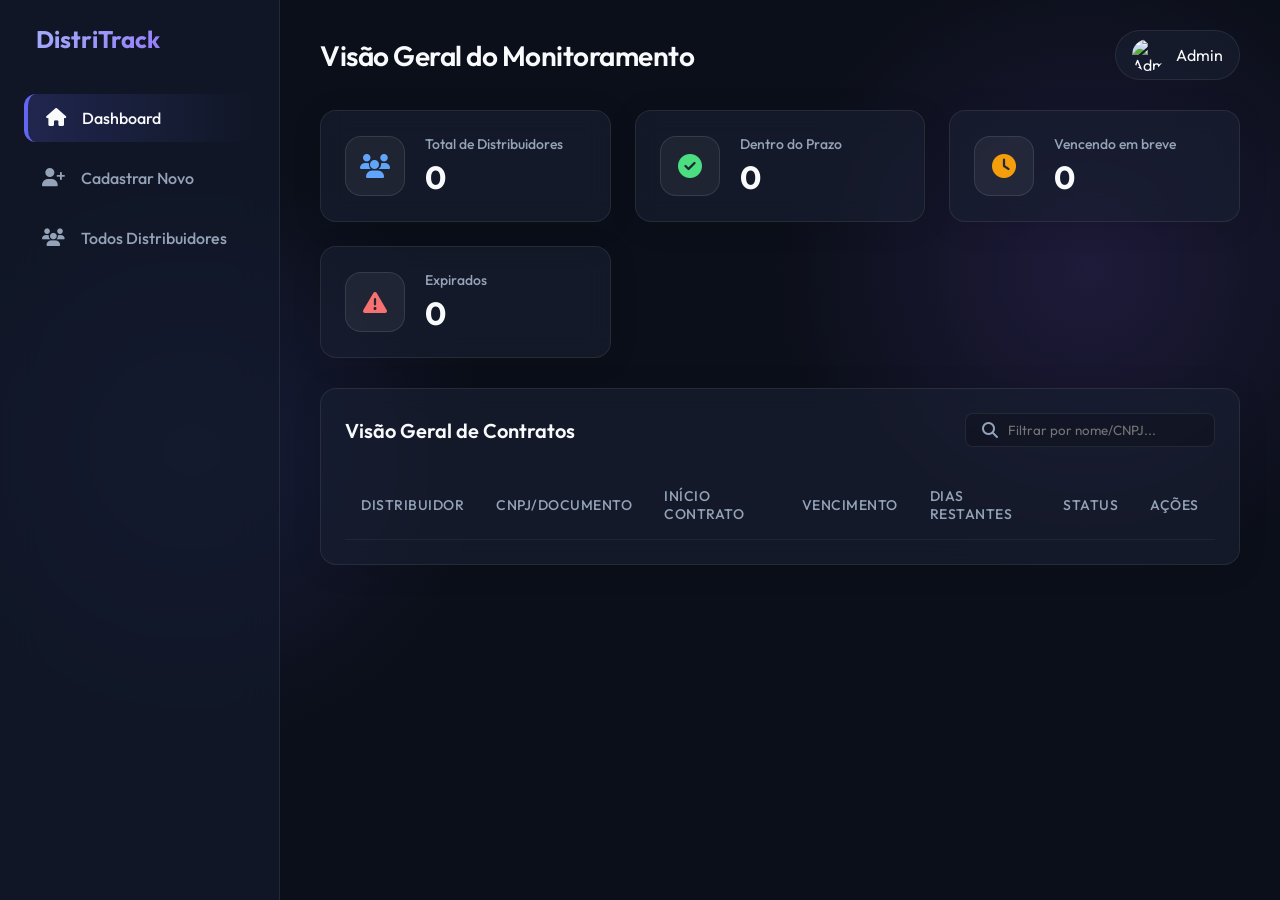
==== index.html @ ddd37acc "Add files via upload" ====
<!DOCTYPE html>
<html lang="pt-BR">
<head>
    <meta charset="UTF-8">
    <meta name="viewport" content="width=device-width, initial-scale=1.0">
    <title>Monitoramento de Distribuidores</title>
    <link href="https://fonts.googleapis.com/css2?family=Outfit:wght@300;400;500;600;700&display=swap" rel="stylesheet">
    <link rel="stylesheet" href="https://cdnjs.cloudflare.com/ajax/libs/font-awesome/6.4.0/css/all.min.css">
    <link rel="stylesheet" href="style.css">
</head>
<body>
    <div class="app-container">
        <!-- Sidebar -->
        <aside class="sidebar">
            <div class="sidebar-header">
                <div class="logo">
                    <i class="fa-solid fa-chart-network"></i>
                    <span>DistriTrack</span>
                </div>
            </div>
            <nav class="sidebar-nav">
                <a href="#" class="nav-item active" data-view="dashboard">
                    <i class="fa-solid fa-house"></i>
                    <span>Dashboard</span>
                </a>
                <a href="#" class="nav-item" data-view="cadastro">
                    <i class="fa-solid fa-user-plus"></i>
                    <span>Cadastrar Novo</span>
                </a>
                <a href="#" class="nav-item" data-view="todos">
                    <i class="fa-solid fa-users"></i>
                    <span>Todos Distribuidores</span>
                </a>
            </nav>
        </aside>

        <!-- Main Content -->
        <main class="main-content">
            <header class="topbar">
                <h1 id="pageTitle">Visão Geral do Monitoramento</h1>
                <div class="user-profile">
                    <img src="https://ui-avatars.com/api/?name=Admin&background=random" alt="Admin">
                    <span>Admin</span>
                </div>
            </header>

            <div class="content-area">
                
                <!-- View: Dashboard (Somente ativos) -->
                <section id="view-dashboard" class="view-section active">
                    <div class="stats-grid">
                        <div class="stat-card glass-panel">
                            <div class="stat-icon" style="color: #60a5fa;">
                                <i class="fa-solid fa-users"></i>
                            </div>
                            <div class="stat-info">
                                <h3>Total de Distribuidores</h3>
                                <p id="countTotal">0</p>
                            </div>
                        </div>
                        <div class="stat-card glass-panel">
                            <div class="stat-icon pulse-glow" style="color: #4ade80;">
                                <i class="fa-solid fa-check-circle"></i>
                            </div>
                            <div class="stat-info">
                                <h3>Dentro do Prazo</h3>
                                <p id="countAtivos">0</p>
                            </div>
                        </div>
                        <div class="stat-card glass-panel">
                            <div class="stat-icon" style="color: #f59e0b;">
                                <i class="fa-solid fa-clock"></i>
                            </div>
                            <div class="stat-info">
                                <h3>Vencendo em breve</h3>
                                <p id="countVencendo">0</p>
                            </div>
                        </div>
                        <div class="stat-card glass-panel">
                            <div class="stat-icon" style="color: #f87171;">
                                <i class="fa-solid fa-triangle-exclamation"></i>
                            </div>
                            <div class="stat-info">
                                <h3>Expirados</h3>
                                <p id="countExpirados">0</p>
                            </div>
                        </div>
                    </div>

                    <div class="table-container glass-panel mt-20">
                        <div class="table-header flex-between">
                            <h2>Visão Geral de Contratos</h2>
                            <div class="search-box">
                                <i class="fa-solid fa-search"></i>
                                <input type="text" id="searchDashboard" placeholder="Filtrar por nome/CNPJ...">
                            </div>
                        </div>
                        <table class="data-table">
                            <thead>
                                <tr>
                                    <th>Distribuidor</th>
                                    <th>CNPJ/Documento</th>
                                    <th>Início Contrato</th>
                                    <th>Vencimento</th>
                                    <th>Dias Restantes</th>
                                    <th>Status</th>
                                    <th>Ações</th>
                                </tr>
                            </thead>
                            <tbody id="ativosTableBody">
                                <!-- Preenchido via JS -->
                            </tbody>
                        </table>
                    </div>
                </section>

                <!-- View: Cadastro -->
                <section id="view-cadastro" class="view-section">
                    <div class="form-container glass-panel">
                        <h2>Cadastrar Distribuidor</h2>
                        <p class="subtitle">Adicione um novo distribuidor e defina o prazo contratual.</p>
                        
                        <form id="distribuidorForm">
                            <div class="form-group">
                                <label for="nome">Nome / Razão Social</label>
                                <input type="text" id="nome" required placeholder="Ex: Distribuidora Alpha Ltda">
                            </div>
                            <div class="form-group">
                                <label for="documento">CNPJ</label>
                                <input type="text" id="documento" required placeholder="00.000.000/0000-00">
                            </div>
                            <div class="form-row">
                                <div class="form-group">
                                    <label for="dataInicio">Início do Contrato</label>
                                    <input type="date" id="dataInicio" required>
                                </div>
                                <div class="form-group">
                                    <label for="dataFim">Fim do Contrato (Vencimento)</label>
                                    <input type="date" id="dataFim" required>
                                </div>
                            </div>
                            <button type="submit" class="btn-primary">Salvar Distribuidor <i class="fa-solid fa-arrow-right"></i></button>
                        </form>
                    </div>
                </section>

                <!-- View: Todos Distribuidores -->
                <section id="view-todos" class="view-section">
                    <div class="table-container glass-panel">
                        <div class="table-header flex-between">
                            <h2>Todos os Distribuidores</h2>
                            <div class="search-box">
                                <i class="fa-solid fa-search"></i>
                                <input type="text" id="searchTodos" placeholder="Buscar distribuidor...">
                            </div>
                        </div>
                        <table class="data-table">
                            <thead>
                                <tr>
                                    <th>Distribuidor</th>
                                    <th>CNPJ/Documento</th>
                                    <th>Vencimento</th>
                                    <th>Status</th>
                                    <th>Ações</th>
                                </tr>
                            </thead>
                            <tbody id="todosTableBody">
                                <!-- Preenchido via JS -->
                            </tbody>
                        </table>
                    </div>
                </section>

            </div>
        </main>
    </div>
    
    <!-- Modal QR Code -->
    <div id="qrModal" class="modal-overlay">
        <div class="modal-content glass-panel">
            <button class="close-modal" onclick="closeQrModal()">
                <i class="fa-solid fa-xmark"></i>
            </button>
            <h2 id="qrModalTitle">QR Code do Distribuidor</h2>
            <p class="subtitle" style="text-align: center; margin-bottom: 20px;">
                Aponte a câmera do celular para verificar o status
            </p>
            <div class="qr-container">
                <div id="qrcode"></div>
            </div>
            <div class="qr-url-box" style="margin-top: 20px;">
                <p style="font-size: 13px; color: var(--text-muted); text-align: center; margin-bottom: 8px;">
                    Como você está usando o sistema localmente, o QR Code apontará para o arquivo local. Para funcionar perfeitamente em celulares, será necessário hospedar a pasta do projeto.
                </p>
            </div>
        </div>
    </div>

    <!-- Modal Custom Alert -->
    <div id="customAlertModal" class="modal-overlay">
        <div class="modal-content glass-panel" style="max-width: 400px; text-align: center;">
            <button class="close-modal" onclick="closeCustomAlert()">
                <i class="fa-solid fa-xmark"></i>
            </button>
            <div id="customAlertIcon" class="modal-icon-large">
                <i class="fa-solid fa-info"></i>
            </div>
            <h2 id="customAlertTitle" style="margin-bottom: 10px;">Atenção</h2>
            <p id="customAlertMessage" class="subtitle" style="margin-bottom: 24px;">Mensagem aqui.</p>
            <button class="btn-primary" onclick="closeCustomAlert()" id="customAlertBtn">OK</button>
        </div>
    </div>

    <!-- Modal Custom Confirm -->
    <div id="customConfirmModal" class="modal-overlay">
        <div class="modal-content glass-panel" style="max-width: 400px; text-align: center;">
            <div class="modal-icon-large icon-danger">
                <i class="fa-solid fa-triangle-exclamation"></i>
            </div>
            <h2 id="customConfirmTitle" style="margin-bottom: 10px;">Tem certeza?</h2>
            <p id="customConfirmMessage" class="subtitle" style="margin-bottom: 24px;">Você deseja confirmar esta ação?</p>
            <div class="form-row" style="gap: 12px; margin-bottom: 0;">
                <button class="btn-primary" style="background: rgba(255,255,255,0.1); color: white; box-shadow: none;" onclick="closeCustomConfirm()">Cancelar</button>
                <button class="btn-primary" style="background: linear-gradient(135deg, #f87171, #dc2626);" id="customConfirmBtn">Sim, Excluir</button>
            </div>
        </div>
    </div>

    <!-- QRCode.js Library -->
    <script src="https://cdnjs.cloudflare.com/ajax/libs/qrcodejs/1.0.0/qrcode.min.js"></script>
    <script src="script.js"></script>
</body>
</html>
---- style.css ----
:root {
    /* Color Palette */
    --bg-main: #0B0F19;
    --bg-secondary: rgba(19, 27, 43, 0.7);
    --glass-bg: rgba(25, 33, 50, 0.6);
    --glass-border: rgba(255, 255, 255, 0.08);
    
    --primary: #6366f1;
    --primary-hover: #4f46e5;
    --accent: #8b5cf6;
    
    --text-main: #f8fafc;
    --text-muted: #94a3b8;
    
    --success: #10b981;
    --success-bg: rgba(16, 185, 129, 0.15);
    
    --warning: #f59e0b;
    --warning-bg: rgba(245, 158, 11, 0.15);
    
    --danger: #ef4444;
    --danger-bg: rgba(239, 68, 68, 0.15);

    --border-radius: 16px;
    --transition: all 0.3s cubic-bezier(0.4, 0, 0.2, 1);
}

* {
    margin: 0;
    padding: 0;
    box-sizing: border-box;
}

body {
    font-family: 'Outfit', sans-serif;
    background-color: var(--bg-main);
    color: var(--text-main);
    min-height: 100vh;
    overflow-x: hidden;
    background-image: 
        radial-gradient(circle at 15% 50%, rgba(99, 102, 241, 0.15), transparent 25%),
        radial-gradient(circle at 85% 30%, rgba(139, 92, 246, 0.15), transparent 25%);
}

/* Glassmorphism utility */
.glass-panel {
    background: var(--glass-bg);
    backdrop-filter: blur(12px);
    -webkit-backdrop-filter: blur(12px);
    border: 1px solid var(--glass-border);
    border-radius: var(--border-radius);
    box-shadow: 0 4px 30px rgba(0, 0, 0, 0.1);
}

.app-container {
    display: flex;
    height: 100vh;
}

/* Sidebar */
.sidebar {
    width: 280px;
    background: var(--bg-secondary);
    border-right: 1px solid var(--glass-border);
    display: flex;
    flex-direction: column;
    padding: 24px;
    backdrop-filter: blur(20px);
}

.sidebar-header {
    margin-bottom: 40px;
}

.logo {
    display: flex;
    align-items: center;
    gap: 12px;
    font-size: 24px;
    font-weight: 700;
    background: linear-gradient(135deg, #a5b4fc, #8b5cf6);
    -webkit-background-clip: text;
    -webkit-text-fill-color: transparent;
}

.logo i {
    -webkit-text-fill-color: initial;
    color: #8b5cf6;
}

.sidebar-nav {
    display: flex;
    flex-direction: column;
    gap: 12px;
}

.nav-item {
    display: flex;
    align-items: center;
    gap: 16px;
    padding: 14px 18px;
    color: var(--text-muted);
    text-decoration: none;
    border-radius: 12px;
    font-weight: 500;
    transition: var(--transition);
}

.nav-item i {
    font-size: 18px;
}

.nav-item:hover, .nav-item.active {
    background: rgba(99, 102, 241, 0.1);
    color: var(--text-main);
}

.nav-item.active {
    border-left: 4px solid var(--primary);
    background: linear-gradient(90deg, rgba(99, 102, 241, 0.2) 0%, transparent 100%);
}

/* Main Content */
.main-content {
    flex: 1;
    display: flex;
    flex-direction: column;
    overflow-y: auto;
}

.topbar {
    display: flex;
    justify-content: space-between;
    align-items: center;
    padding: 30px 40px;
}

.topbar h1 {
    font-size: 28px;
    font-weight: 600;
    letter-spacing: -0.5px;
}

.user-profile {
    display: flex;
    align-items: center;
    gap: 12px;
    background: var(--glass-bg);
    padding: 8px 16px;
    border-radius: 30px;
    border: 1px solid var(--glass-border);
}

.user-profile img {
    width: 32px;
    height: 32px;
    border-radius: 50%;
}

.content-area {
    padding: 0 40px 40px 40px;
    flex: 1;
}

/* Views */
.view-section {
    display: none;
    animation: fadeIn 0.4s ease forwards;
}

.view-section.active {
    display: block;
}

@keyframes fadeIn {
    from { opacity: 0; transform: translateY(10px); }
    to { opacity: 1; transform: translateY(0); }
}

.mt-20 { margin-top: 30px; }

/* Stats Grid */
.stats-grid {
    display: grid;
    grid-template-columns: repeat(auto-fit, minmax(280px, 1fr));
    gap: 24px;
}

.stat-card {
    display: flex;
    align-items: center;
    padding: 24px;
    gap: 20px;
    transition: transform 0.3s ease;
}

.stat-card:hover {
    transform: translateY(-5px);
}

.stat-icon {
    width: 60px;
    height: 60px;
    border-radius: 16px;
    background: rgba(255, 255, 255, 0.05);
    display: flex;
    align-items: center;
    justify-content: center;
    font-size: 24px;
    box-shadow: inset 0 0 0 1px rgba(255,255,255,0.1);
}

.pulse-glow {
    animation: pulse 2s infinite;
}

@keyframes pulse {
    0% { box-shadow: 0 0 0 0 rgba(74, 222, 128, 0.4); }
    70% { box-shadow: 0 0 0 10px rgba(74, 222, 128, 0); }
    100% { box-shadow: 0 0 0 0 rgba(74, 222, 128, 0); }
}

.stat-info h3 {
    font-size: 14px;
    color: var(--text-muted);
    font-weight: 500;
    margin-bottom: 4px;
}

.stat-info p {
    font-size: 32px;
    font-weight: 700;
}

/* Tables */
.table-container {
    padding: 24px;
}

.table-header {
    margin-bottom: 24px;
}

.table-header h2 {
    font-size: 20px;
    font-weight: 600;
}

.flex-between {
    display: flex;
    justify-content: space-between;
    align-items: center;
}

.search-box {
    display: flex;
    align-items: center;
    background: rgba(0, 0, 0, 0.2);
    border: 1px solid var(--glass-border);
    border-radius: 8px;
    padding: 8px 16px;
    width: 250px;
}

.search-box i {
    color: var(--text-muted);
    margin-right: 10px;
}

.search-box input {
    background: none;
    border: none;
    color: white;
    outline: none;
    width: 100%;
    font-family: inherit;
}

.data-table {
    width: 100%;
    border-collapse: collapse;
}

.data-table th, .data-table td {
    padding: 16px;
    text-align: left;
    border-bottom: 1px solid rgba(255, 255, 255, 0.05);
}

.data-table th {
    color: var(--text-muted);
    font-weight: 500;
    font-size: 14px;
    text-transform: uppercase;
    letter-spacing: 0.5px;
}

.data-table tbody tr {
    transition: var(--transition);
}

.data-table tbody tr:hover {
    background: rgba(255, 255, 255, 0.02);
}

.data-table td {
    font-size: 15px;
}

/* Badges */
.badge {
    padding: 6px 12px;
    border-radius: 20px;
    font-size: 12px;
    font-weight: 600;
    display: inline-block;
}

.badge-success { background: var(--success-bg); color: var(--success); }
.badge-warning { background: var(--warning-bg); color: var(--warning); }
.badge-danger { background: var(--danger-bg); color: var(--danger); }

/* Forms */
.form-container {
    max-width: 600px;
    padding: 40px;
    margin: 0 auto;
}

.form-container h2 {
    margin-bottom: 8px;
    font-size: 24px;
}

.subtitle {
    color: var(--text-muted);
    margin-bottom: 30px;
    font-size: 15px;
}

.form-row {
    display: flex;
    gap: 20px;
}

.form-group {
    margin-bottom: 24px;
    flex: 1;
}

.form-group label {
    display: block;
    margin-bottom: 8px;
    font-size: 14px;
    color: var(--text-muted);
}

.form-group input {
    width: 100%;
    background: rgba(0, 0, 0, 0.2);
    border: 1px solid var(--glass-border);
    padding: 14px 16px;
    border-radius: 10px;
    color: white;
    font-family: inherit;
    font-size: 15px;
    transition: var(--transition);
}

.form-group input:focus {
    outline: none;
    border-color: var(--primary);
    box-shadow: 0 0 0 2px rgba(99, 102, 241, 0.2);
}

.btn-primary {
    background: linear-gradient(135deg, var(--primary), var(--accent));
    color: white;
    border: none;
    padding: 16px 24px;
    border-radius: 10px;
    font-size: 16px;
    font-weight: 600;
    font-family: inherit;
    cursor: pointer;
    width: 100%;
    transition: var(--transition);
    display: flex;
    justify-content: center;
    align-items: center;
    gap: 10px;
}

.btn-primary:hover {
    box-shadow: 0 10px 20px rgba(99, 102, 241, 0.3);
    transform: translateY(-2px);
}

/* Action Buttons in Table */
.action-btn {
    background: rgba(239, 68, 68, 0.1);
    color: var(--danger);
    border: none;
    width: 32px;
    height: 32px;
    border-radius: 8px;
    cursor: pointer;
    transition: var(--transition);
}

.action-btn:hover {
    background: var(--danger);
    color: white;
}

/* Modal and QR Code Styles */
.modal-overlay {
    position: fixed;
    top: 0;
    left: 0;
    width: 100vw;
    height: 100vh;
    background: rgba(0, 0, 0, 0.7);
    backdrop-filter: blur(5px);
    display: flex;
    justify-content: center;
    align-items: center;
    z-index: 1000;
    opacity: 0;
    visibility: hidden;
    transition: var(--transition);
}

.modal-overlay.active {
    opacity: 1;
    visibility: visible;
}

.modal-content {
    background: var(--bg-main);
    padding: 40px;
    border-radius: 24px;
    max-width: 450px;
    width: 90%;
    position: relative;
    transform: translateY(20px);
    transition: var(--transition);
}

.modal-overlay.active .modal-content {
    transform: translateY(0);
}

.close-modal {
    position: absolute;
    top: 20px;
    right: 20px;
    background: rgba(255, 255, 255, 0.1);
    border: none;
    color: white;
    width: 32px;
    height: 32px;
    border-radius: 50%;
    cursor: pointer;
    display: flex;
    justify-content: center;
    align-items: center;
    transition: var(--transition);
}

.close-modal:hover {
    background: var(--danger);
}

.qr-container {
    background: white;
    padding: 20px;
    border-radius: 16px;
    display: flex;
    justify-content: center;
    align-items: center;
    margin: 0 auto;
    width: 240px;
    height: 240px;
    box-shadow: 0 10px 30px rgba(0, 0, 0, 0.3);
}

.action-btn.btn-qr {
    background: rgba(99, 102, 241, 0.1);
    color: var(--primary);
    margin-right: 8px;
}

.action-btn.btn-qr:hover {
    background: var(--primary);
    color: white;
}

.action-buttons {
    display: flex;
    gap: 8px;
    align-items: center;
}

.modal-icon-large {
    width: 70px;
    height: 70px;
    border-radius: 50%;
    display: flex;
    justify-content: center;
    align-items: center;
    margin: 0 auto 20px auto;
    font-size: 32px;
    color: white;
    background: rgba(255, 255, 255, 0.05);
    box-shadow: inset 0 0 0 1px rgba(255,255,255,0.1);
}

.modal-icon-large.icon-danger {
    background: linear-gradient(135deg, #f87171, #dc2626);
    box-shadow: 0 10px 25px rgba(239, 68, 68, 0.4);
}

.modal-icon-large.icon-success {
    background: linear-gradient(135deg, #34d399, #059669);
    box-shadow: 0 10px 25px rgba(16, 185, 129, 0.4);
}

.modal-icon-large.icon-warning {
    background: linear-gradient(135deg, #fbbf24, #d97706);
    box-shadow: 0 10px 25px rgba(245, 158, 11, 0.4);
}
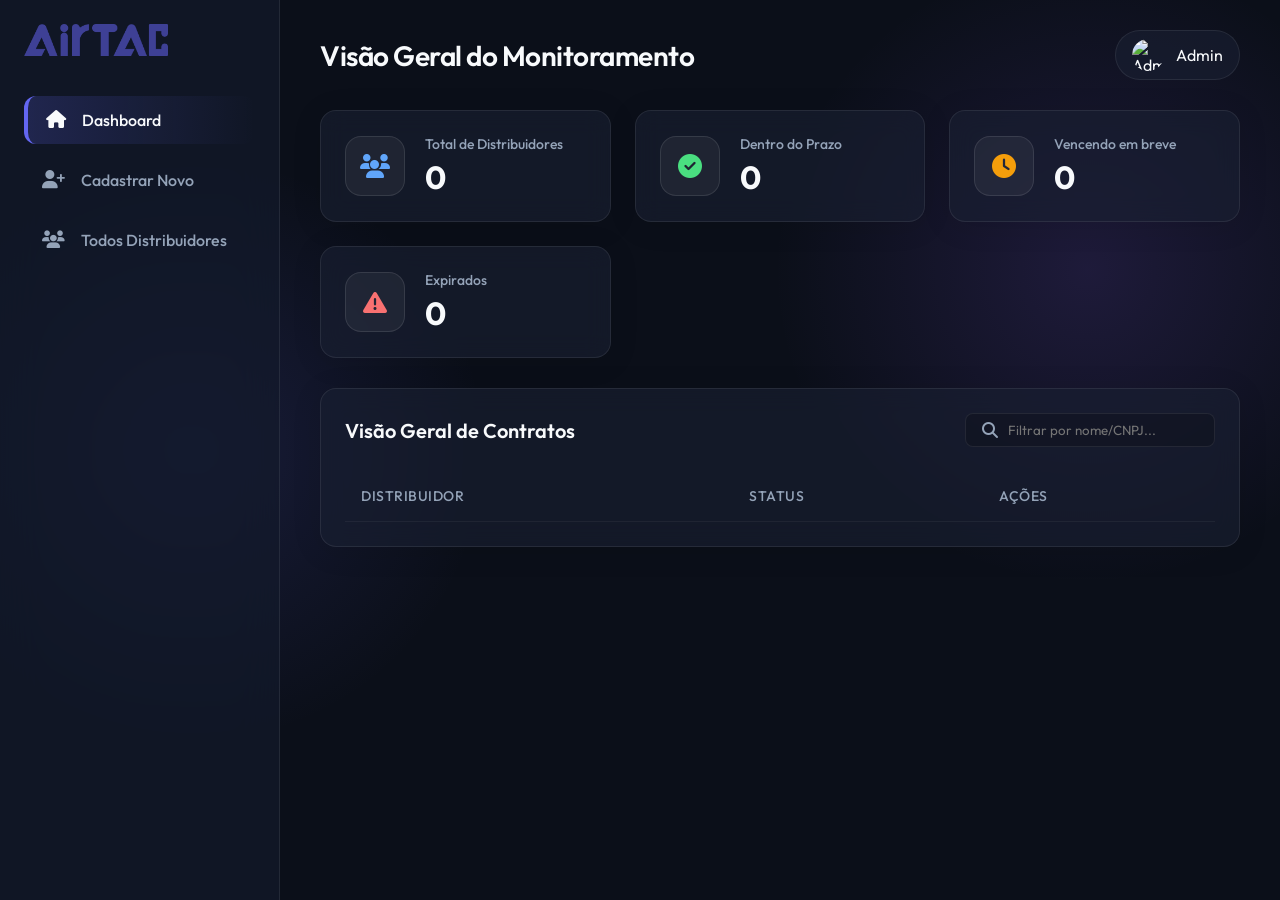
==== commit ca38c12a: "Add files via upload" ====
--- a/index.html
+++ b/index.html
@@ -14,8 +14,7 @@
         <aside class="sidebar">
             <div class="sidebar-header">
                 <div class="logo">
-                    <i class="fa-solid fa-chart-network"></i>
-                    <span>DistriTrack</span>
+                    <img src="logo.png" alt="Logo AirTAC" style="height: 32px; width: auto; -webkit-text-fill-color: initial;">
                 </div>
             </div>
             <nav class="sidebar-nav">
@@ -99,10 +98,6 @@
                             <thead>
                                 <tr>
                                     <th>Distribuidor</th>
-                                    <th>CNPJ/Documento</th>
-                                    <th>Início Contrato</th>
-                                    <th>Vencimento</th>
-                                    <th>Dias Restantes</th>
                                     <th>Status</th>
                                     <th>Ações</th>
                                 </tr>
@@ -127,7 +122,7 @@
                             </div>
                             <div class="form-group">
                                 <label for="documento">CNPJ</label>
-                                <input type="text" id="documento" required placeholder="00.000.000/0000-00">
+                                <input type="text" id="documento" required placeholder="00.000.000/0000-00" maxlength="18">
                             </div>
                             <div class="form-row">
                                 <div class="form-group">
@@ -158,8 +153,6 @@
                             <thead>
                                 <tr>
                                     <th>Distribuidor</th>
-                                    <th>CNPJ/Documento</th>
-                                    <th>Vencimento</th>
                                     <th>Status</th>
                                     <th>Ações</th>
                                 </tr>
@@ -190,8 +183,60 @@
             </div>
             <div class="qr-url-box" style="margin-top: 20px;">
                 <p style="font-size: 13px; color: var(--text-muted); text-align: center; margin-bottom: 8px;">
-                    Como você está usando o sistema localmente, o QR Code apontará para o arquivo local. Para funcionar perfeitamente em celulares, será necessário hospedar a pasta do projeto.
+                    Imprima este QR Code diretamente nos certificados. Quando escaneado, ele informará instantaneamente se o contrato do distribuidor está ativo ou vencido!
                 </p>
+                <div style="text-align: center; margin-top: 15px;">
+                    <button class="btn-primary" onclick="downloadQrCode()" style="padding: 10px 20px; font-size: 14px; width: auto; display: inline-flex;">
+                        <i class="fa-solid fa-download"></i> Baixar QR Code
+                    </button>
+                </div>
+            </div>
+        </div>
+    </div>
+
+    <!-- Modal Detalhes -->
+    <div id="detailsModal" class="modal-overlay">
+        <div class="modal-content glass-panel" style="max-width: 500px;">
+            <button class="close-modal" onclick="closeDetailsModal()">
+                <i class="fa-solid fa-xmark"></i>
+            </button>
+            <h2 id="detailsModalTitle" style="margin-bottom: 24px;">Detalhes do Distribuidor</h2>
+            
+            <div style="display: flex; flex-direction: column; gap: 16px;">
+                <div style="background: rgba(0,0,0,0.2); padding: 12px; border-radius: 8px;">
+                    <span style="color: var(--text-muted); font-size: 13px;">Distribuidor</span>
+                    <strong id="detNome" style="display: block; font-size: 16px; margin-top: 4px;">-</strong>
+                </div>
+                
+                <div style="display: grid; grid-template-columns: 1fr 1fr; gap: 16px;">
+                    <div style="background: rgba(0,0,0,0.2); padding: 12px; border-radius: 8px;">
+                        <span style="color: var(--text-muted); font-size: 13px;">CNPJ / Documento</span>
+                        <strong id="detDoc" style="display: block; font-size: 15px; margin-top: 4px;">-</strong>
+                    </div>
+                    <div style="background: rgba(0,0,0,0.2); padding: 12px; border-radius: 8px;">
+                        <span style="color: var(--text-muted); font-size: 13px;">Código do Certificado</span>
+                        <strong id="detCod" style="display: block; font-size: 15px; margin-top: 4px;">-</strong>
+                    </div>
+                    <div style="background: rgba(0,0,0,0.2); padding: 12px; border-radius: 8px;">
+                        <span style="color: var(--text-muted); font-size: 13px;">Início do Contrato</span>
+                        <strong id="detInicio" style="display: block; font-size: 15px; margin-top: 4px;">-</strong>
+                    </div>
+                    <div style="background: rgba(0,0,0,0.2); padding: 12px; border-radius: 8px;">
+                        <span style="color: var(--text-muted); font-size: 13px;">Vencimento</span>
+                        <strong id="detFim" style="display: block; font-size: 15px; margin-top: 4px;">-</strong>
+                    </div>
+                </div>
+
+                <div style="display: grid; grid-template-columns: 1fr 1fr; gap: 16px;">
+                    <div style="background: rgba(0,0,0,0.2); padding: 12px; border-radius: 8px;">
+                        <span style="color: var(--text-muted); font-size: 13px;">Dias Restantes</span>
+                        <strong id="detDias" style="display: block; font-size: 15px; margin-top: 4px;">-</strong>
+                    </div>
+                    <div style="background: rgba(0,0,0,0.2); padding: 12px; border-radius: 8px;">
+                        <span style="color: var(--text-muted); font-size: 13px;">Status</span>
+                        <div id="detStatus" style="margin-top: 4px;">-</div>
+                    </div>
+                </div>
             </div>
         </div>
     </div>
--- a/style.css
+++ b/style.css
@@ -235,6 +235,7 @@
 /* Tables */
 .table-container {
     padding: 24px;
+    overflow-x: auto;
 }
 
 .table-header {
@@ -285,6 +286,7 @@
     padding: 16px;
     text-align: left;
     border-bottom: 1px solid rgba(255, 255, 255, 0.05);
+    white-space: nowrap;
 }
 
 .data-table th {
@@ -314,6 +316,8 @@
     font-size: 12px;
     font-weight: 600;
     display: inline-block;
+    white-space: nowrap;
+    text-align: center;
 }
 
 .badge-success { background: var(--success-bg); color: var(--success); }
@@ -496,6 +500,19 @@
     color: white;
 }
 
+.action-btn.btn-view {
+    background: rgba(255, 255, 255, 0.1);
+    color: var(--text-main);
+    width: auto;
+    padding: 0 12px;
+    font-size: 13px;
+    font-weight: 500;
+}
+
+.action-btn.btn-view:hover {
+    background: rgba(255, 255, 255, 0.2);
+}
+
 .action-buttons {
     display: flex;
     gap: 8px;
